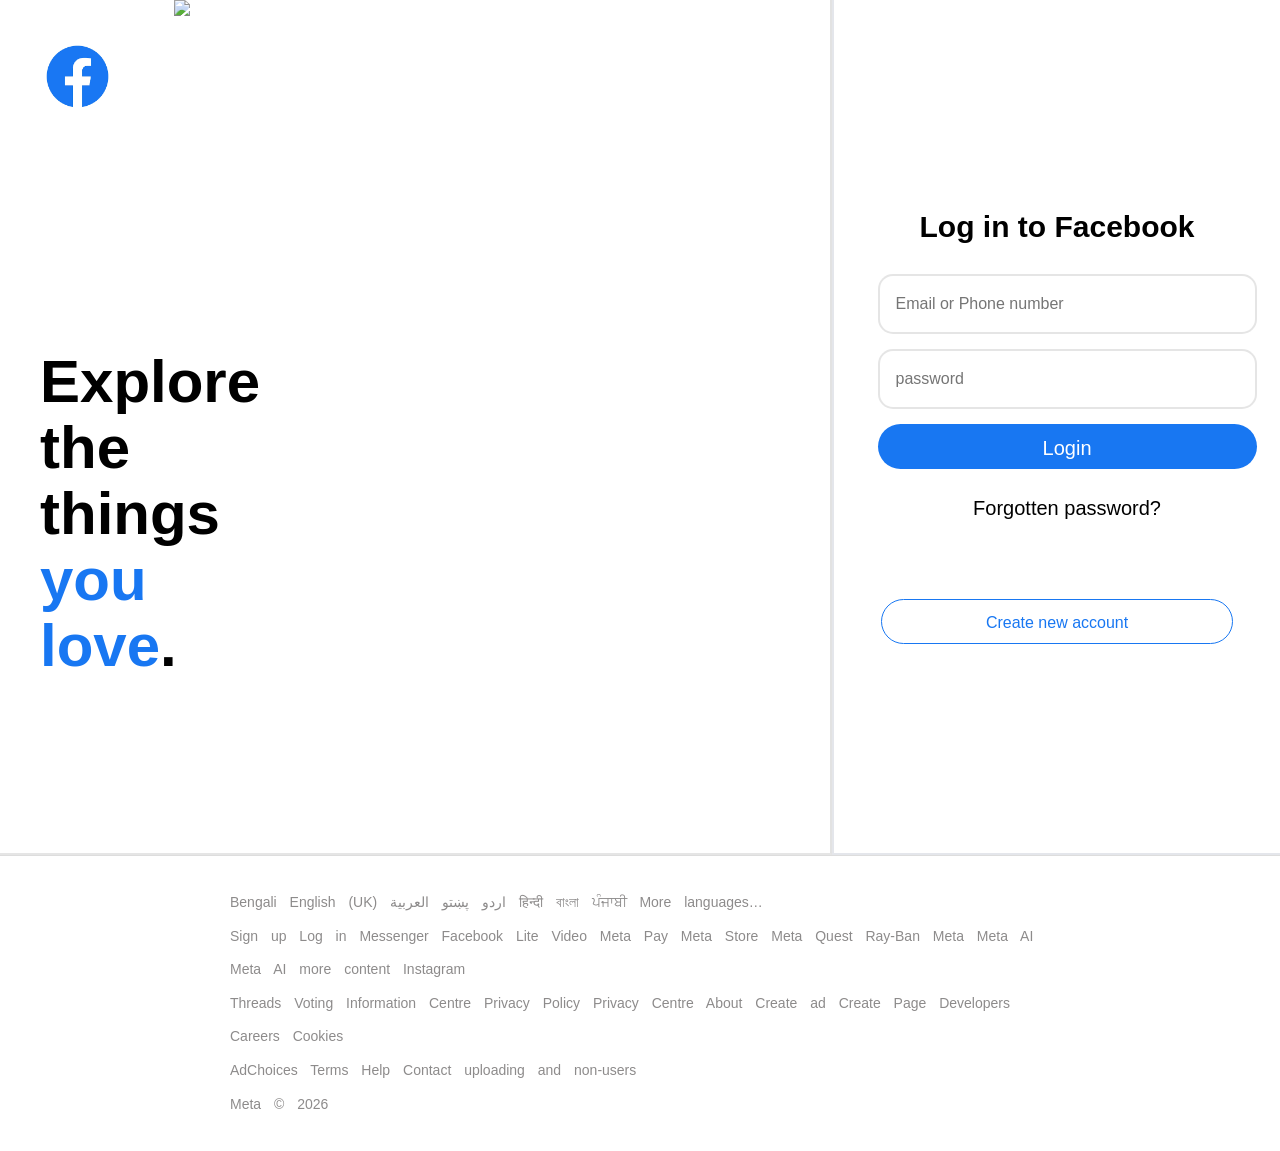
==== index.html @ 23628dfc "log-in page complete" ====
<!DOCTYPE html>
<html lang="en">
<head>
    <meta charset="UTF-8">
    <meta name="viewport" content="width=device-width, initial-scale=1.0">
    <title>Document</title>
    <link rel="stylesheet" href="style.css">
</head>
<body>
<!-- main -->
    <div class="main">
        <!--left side -->
        <div class="left">

            <div class="l-1">
            <img class="fb-logo" src="[data-uri]">

            <div class="text">
                <h1>Explore<br>the things<br><span>you love</span>.</h1>
            </div>
            </div>

             <div class="picture"> 
                <img class="fb-image" src="https://static.xx.fbcdn.net/rsrc.php/v4/y7/r/9z3jqxP6hAH.png">
            </div> 
         
        </div>

        <div class="right">
            <!-- right side -->
             <h1>Log in to Facebook</h1>
            <input type="text" name="Email or Phone number" placeholder="Email or Phone number">
            <input type="password" name="password" placeholder="password">
            <button class="login" type="button">Login</button>
            <button href="#" class="Forgot">Forgotten password?</button>
            <button class="Create-btn">Create new account</button>
        </div>
    </div>
    <div class="bottom-text">
        <p>Bengali English (UK)
اردو
پښتو
العربية
हिन्दी
বাংলা
ਪੰਜਾਬੀ
More languages… <br>
Sign up
Log in
Messenger
Facebook Lite
Video
Meta Pay
Meta Store
Meta Quest
Ray-Ban Meta
Meta AI
Meta AI more content
Instagram<br>
Threads 
Voting Information Centre
Privacy Policy
Privacy Centre
About
Create ad
Create Page
Developers
Careers
Cookies<br>
AdChoices
Terms
Help
Contact uploading and non-users<br>
Meta © 2026</p>
    </div>    
    
</body>
</html>
---- style.css ----
*{
    padding: 0%;
    margin: 0%;
    box-sizing: border-box;
    font-family: Arial, Helvetica, sans-serif;
}

body{
    background: #fff;
}
.main{
    display: flex;
    height: 95vh;
}

.left{
display: flex;
background-color: rgb(255, 255, 255);
width: 1018px;
position: relative;
border-right:2px solid rgba(0, 0, 0, 0.110);
border-bottom:2px solid rgba(0, 0, 0, 0.100);
}

.picture{
    background-color: #ffffff;
    width: 530px;
}

.l-1{
    padding: 40px;
    background-color: #ffffff;
    width: 40%;
}
.fb-logo{
    width: 69px;
    padding-left:  6px; 
    padding-top: 5px;

}
.fb-image{
    width: 660px;
    position: relative;
    left: -148px;
}
    

.text h1{
    font-size: 60px;
    font-weight: 700;
    line-height:1.1;
    padding-top: 237px;
}
.text span{
    color:#1877f2;
}

.right{
    width: 50%;
    display: flex;
    flex-direction: column;
    justify-content: center;
    align-items: center;
    border-left:2px solid #e4e6eb;
    border-bottom:2px solid #e4e6eb;
}

.right h1{
    font-size: 30px;
    margin-bottom: 30px;
}

.right input{
    width: 85%;
    height: 60px;
    border-radius: 15px;
    padding: 16px;
    border: 2px solid rgba(0, 0, 0, 0.100);
    margin-bottom: 15px;
    margin-left: 20px;
    font-size:16px;
}

.right input:hover{
     border: 2px solid rgba(0, 0, 0, 0.363);
}

.login{
    width: 85%;
    height: 45px;
    border-radius: 25px;
    padding: 13px;
    color: #ffffff;
    margin-bottom: 15px;
    margin-left: 20px;
    font-size:20px;
    background-color: #1877f2;
    border: none;
}

.login:hover{
     background:#1266d4;
     cursor: pointer;
}

.Forgot{
        width: 80%;
    height: 50px;
    border-radius: 25px;
    padding: 13px;
    color: #000000;
    background-color: #ffffff;
    margin-bottom: 15px;
    margin-left: 20px;
    font-size:20px;
    border: none;
}

.Forgot:hover{
    background-color:#f0f2f5;
}



.Create-btn{
    width:79%;
    padding:14px;
    height: 45px;
    border-radius: 25px;
    background:#fff;
    color:#1877f2;
    border:1px solid #1877f2;
    font-size:16px;
    cursor:pointer;
    margin-top: 50px;

}

.Create-btn:hover{
    background:#f0f2f5;
}

/* ========== bottom-text ==========*/
.bottom-text{
    border-top:1px solid #ddd;
    padding:30px 230px;
    font-size:14px;
    color:#8d8b8b;
}

.bottom-text p{
    line-height: 2.4;
    word-spacing:9px;   /* 🔥 LANGUAGE KE BEECH SPACE */
}
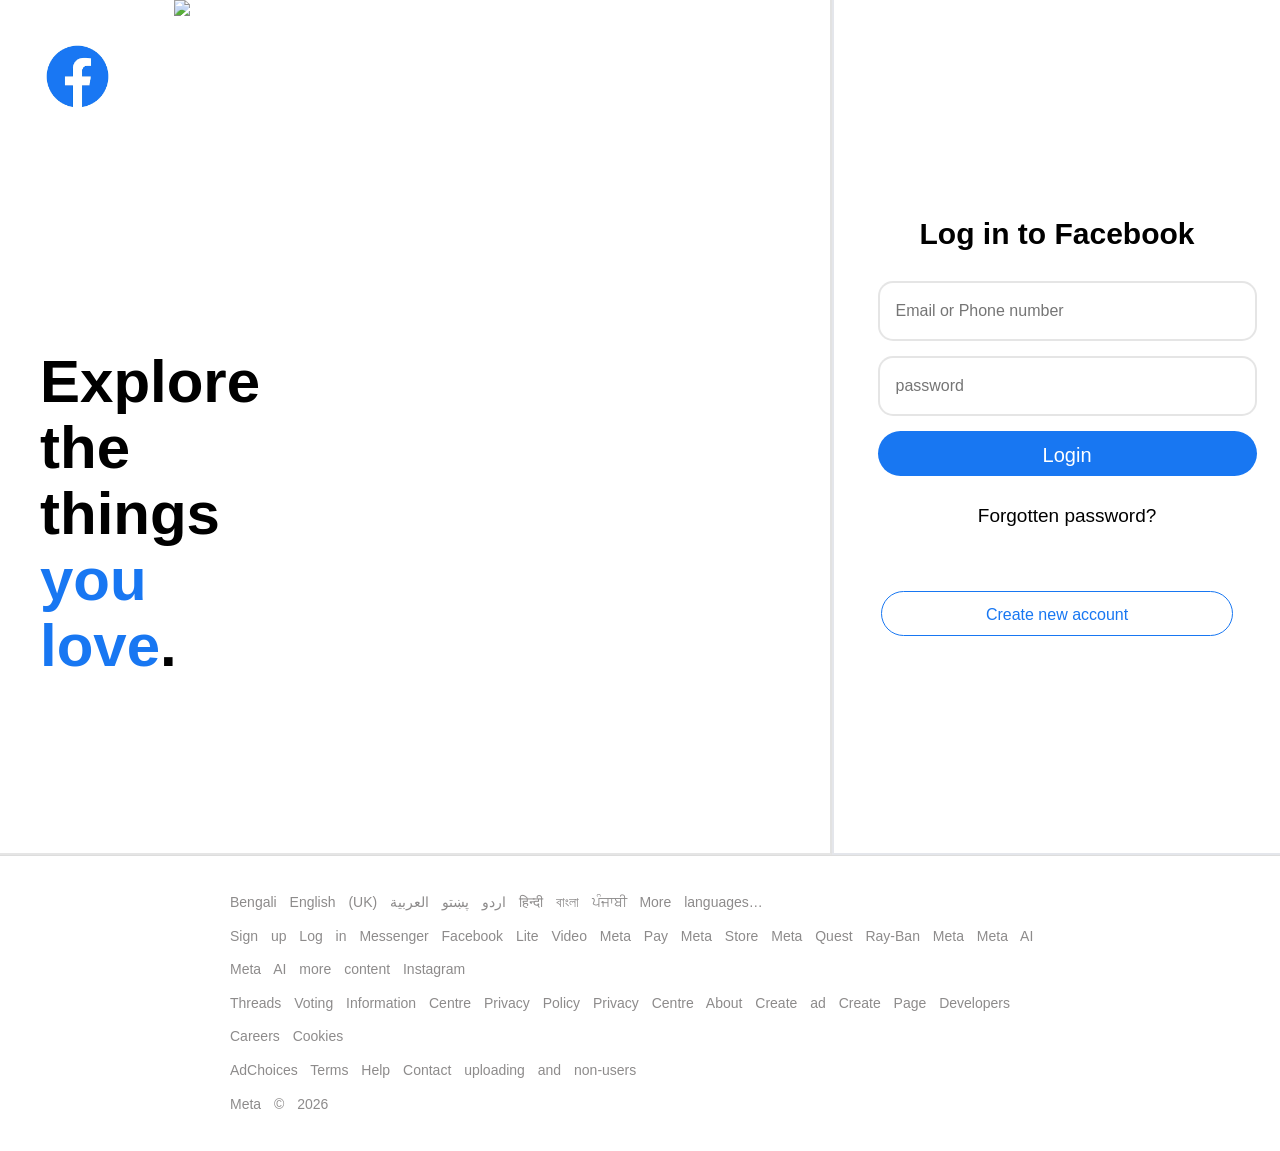
==== commit b9b1382e: "final log-in page" ====
--- a/index.html
+++ b/index.html
@@ -34,6 +34,8 @@
             <button class="login" type="button">Login</button>
             <button href="#" class="Forgot">Forgotten password?</button>
             <button class="Create-btn">Create new account</button>
+            <img class="meta-img" src="https://encrypted-tbn0.gstatic.com/images?q=tbn:ANd9GcQeJG171pMu9VTeNIjsIA8d5_-Sy8MvUBmZEA&s" alt="">
+   
         </div>
     </div>
     <div class="bottom-text">
@@ -72,7 +74,7 @@
 Help
 Contact uploading and non-users<br>
 Meta © 2026</p>
-    </div>    
+ </div>    
     
 </body>
 </html>
--- a/style.css
+++ b/style.css
@@ -104,15 +104,14 @@
 }
 
 .Forgot{
-        width: 80%;
+    width: 80%;
     height: 50px;
     border-radius: 25px;
     padding: 13px;
     color: #000000;
     background-color: #ffffff;
-    margin-bottom: 15px;
     margin-left: 20px;
-    font-size:20px;
+    font-size:19px;
     border: none;
 }
 
@@ -150,5 +149,9 @@
 
 .bottom-text p{
     line-height: 2.4;
-    word-spacing:9px;   /* 🔥 LANGUAGE KE BEECH SPACE */
+    word-spacing:9px;   
 }
+
+.meta-img{
+    width: 85px;
+}
